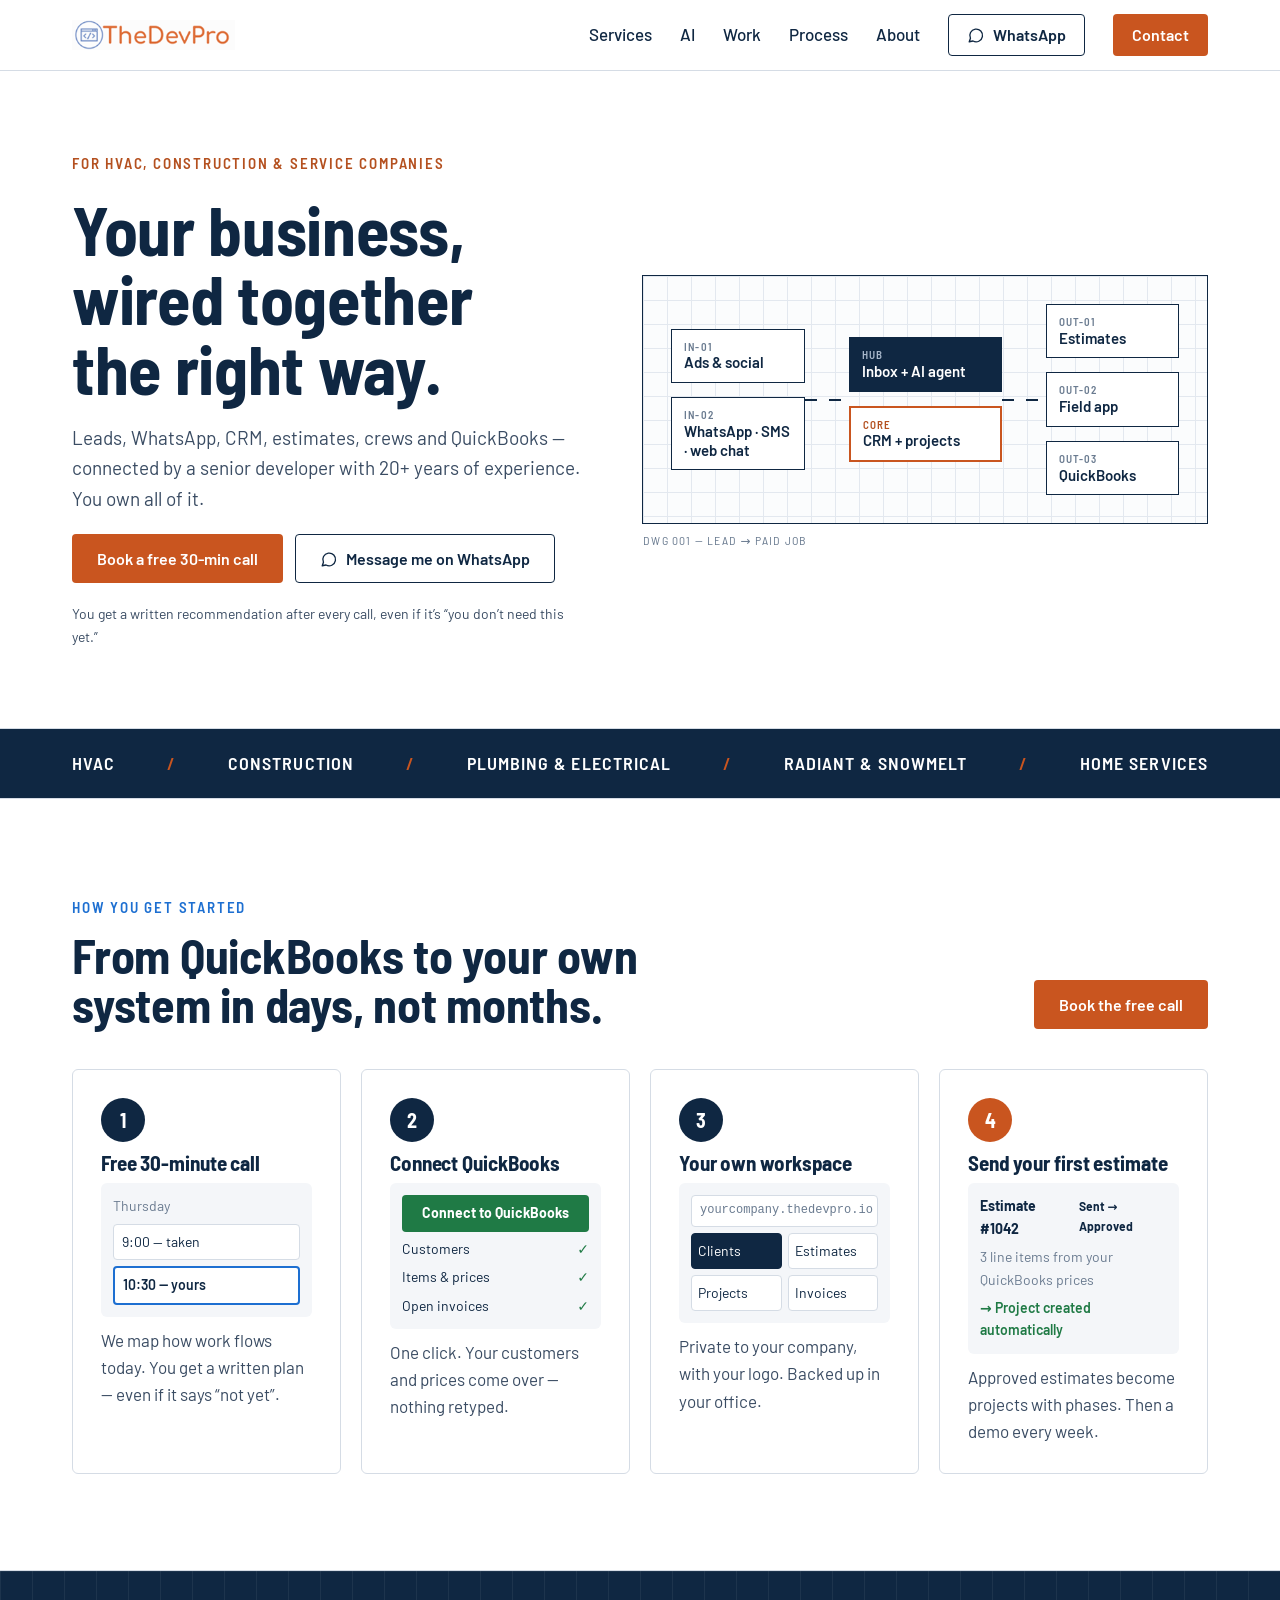
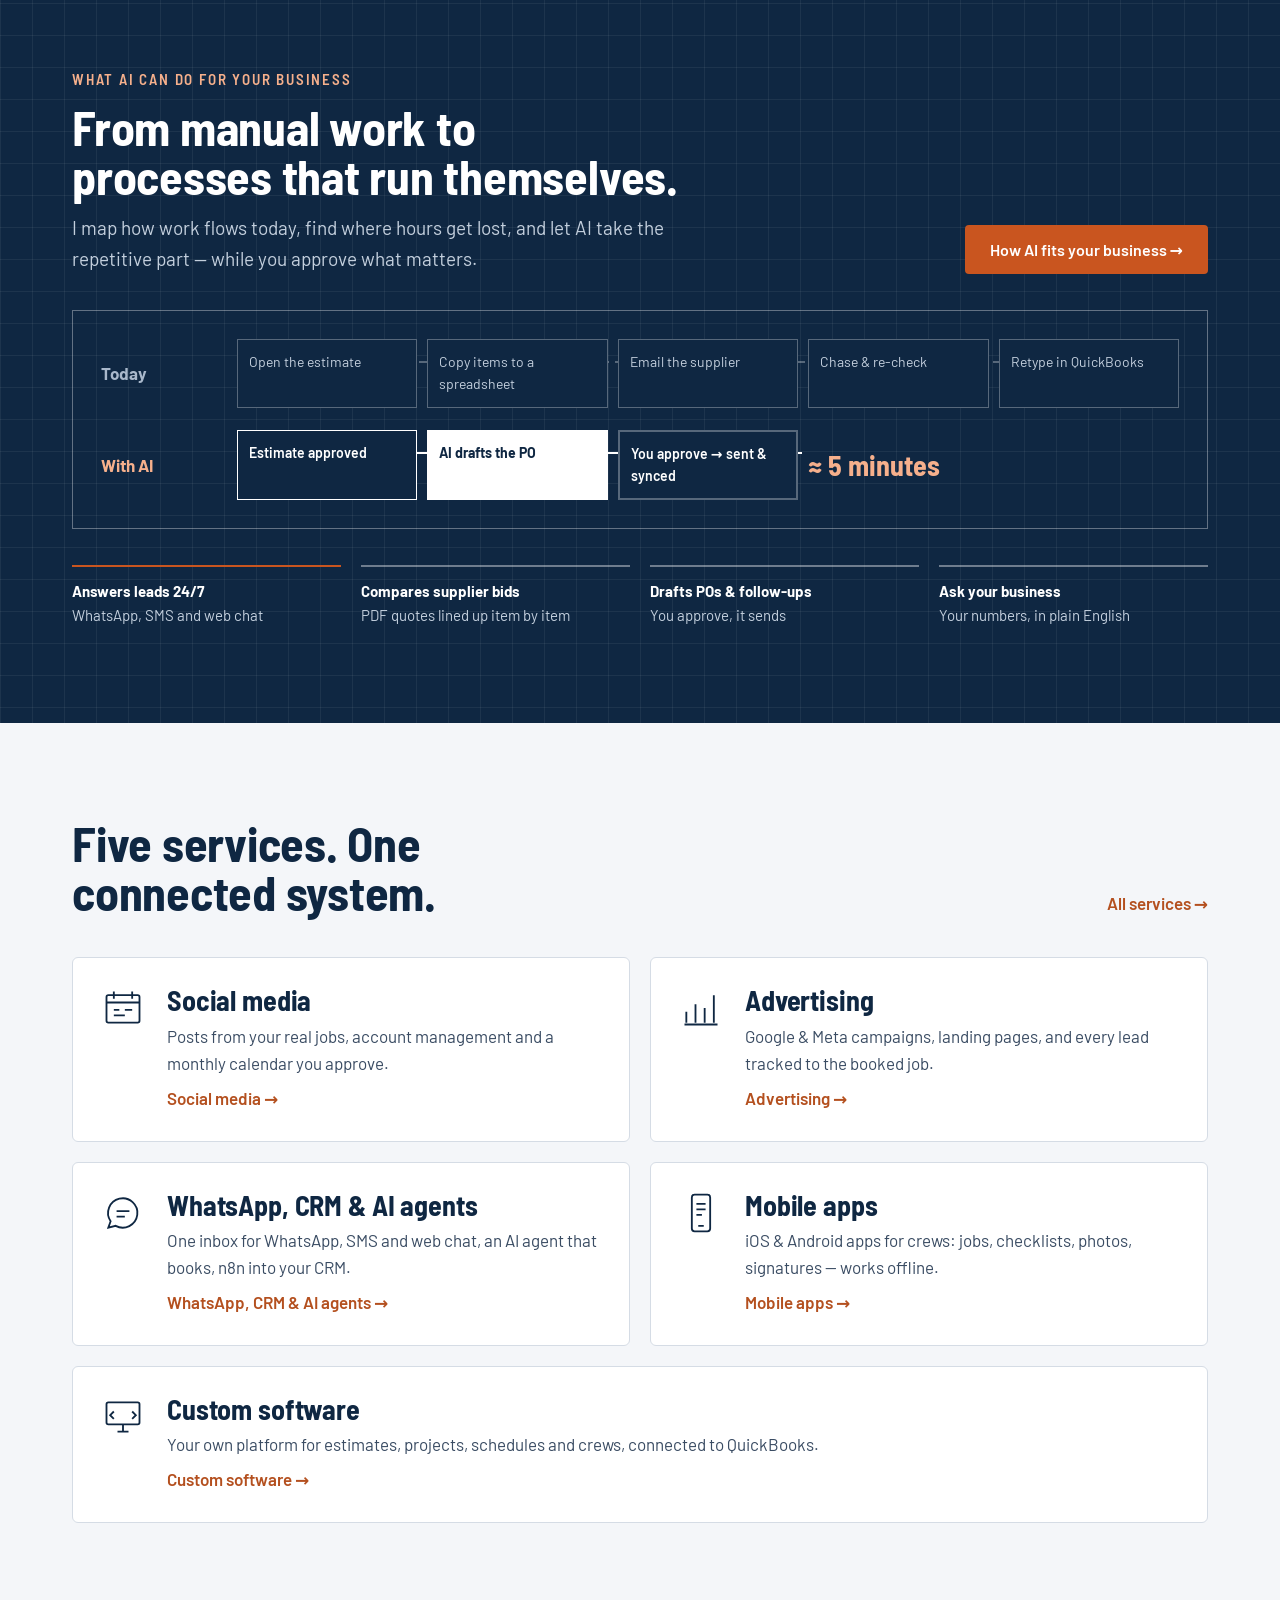
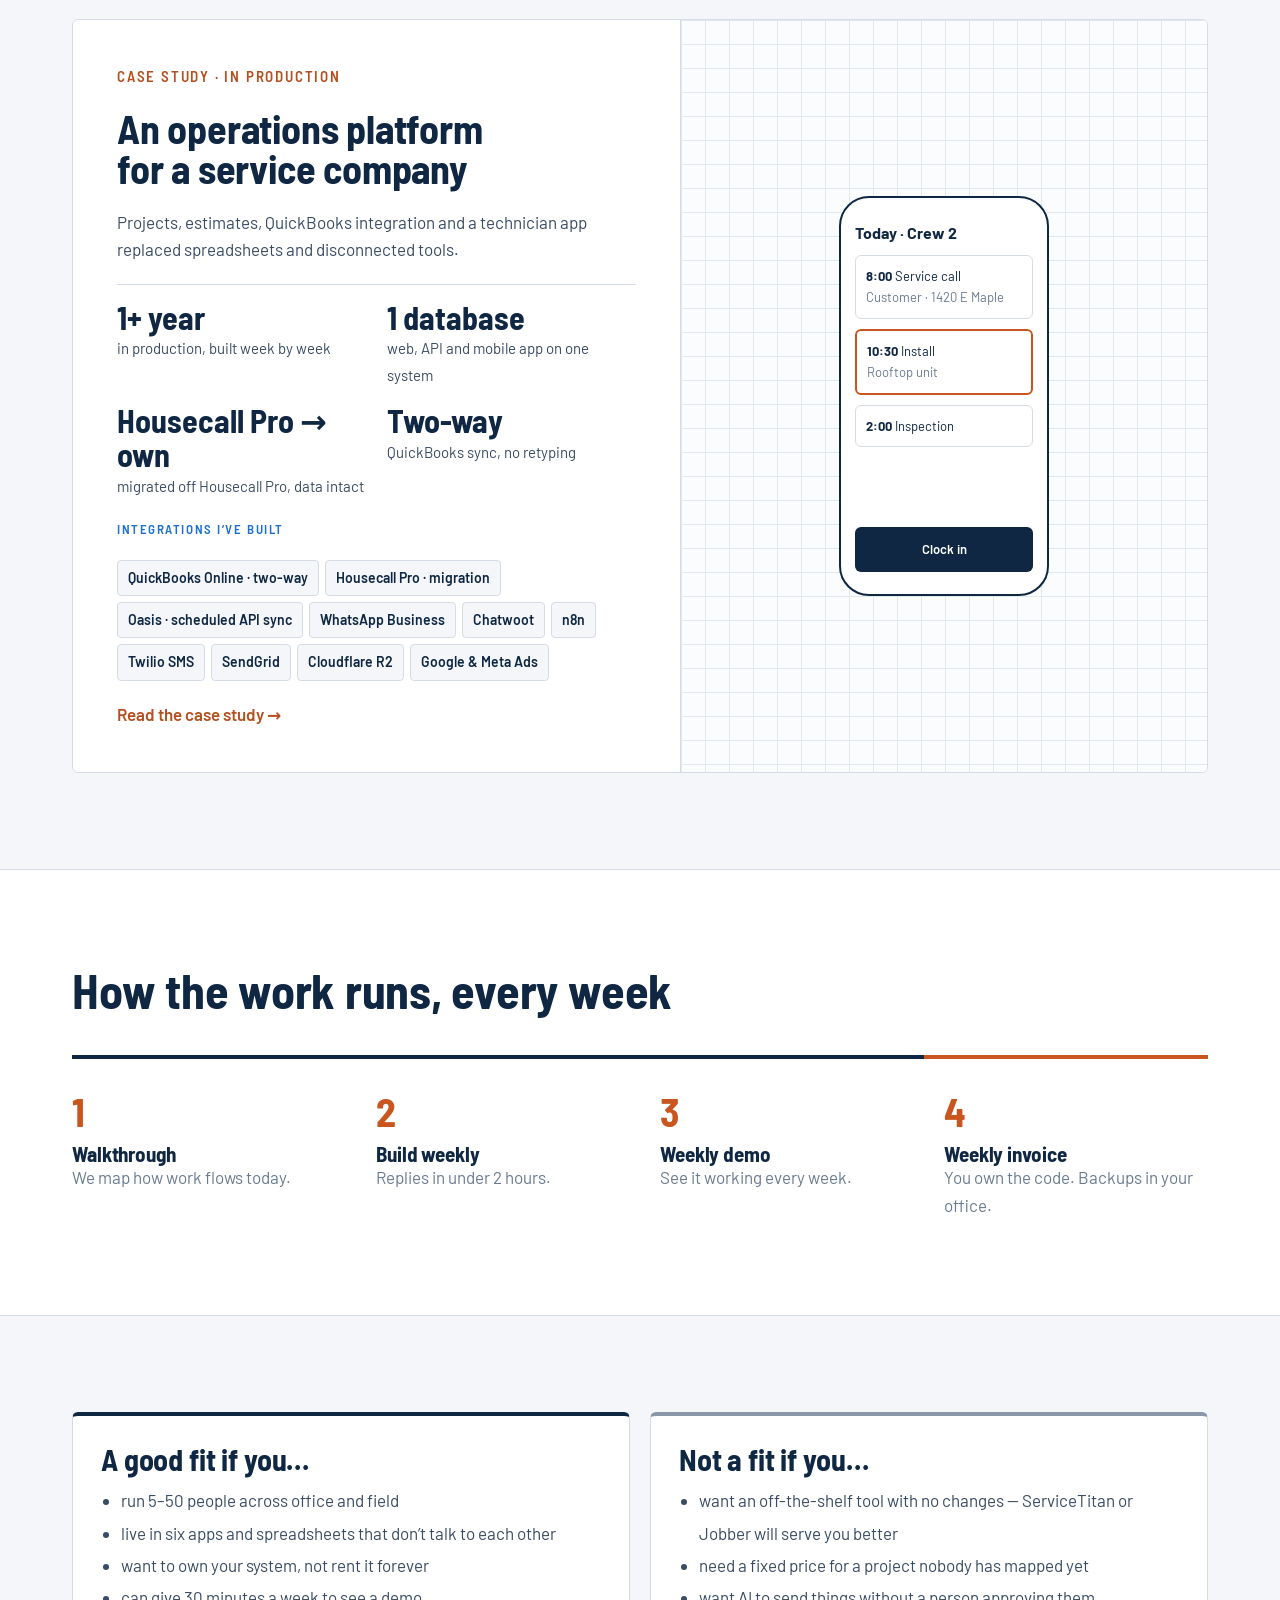
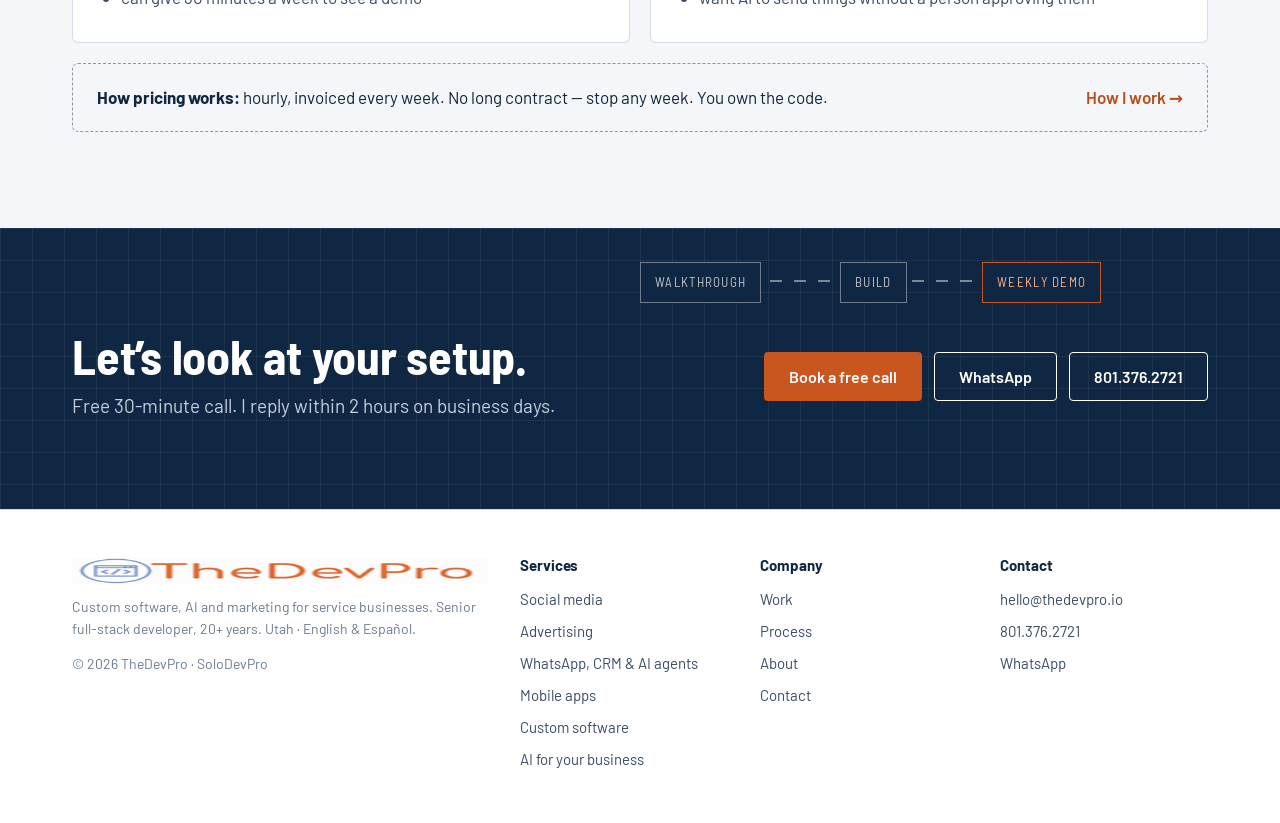
==== index.html @ 0899c100 "Add TheDevPro website v1 (static, design B) Home, AI, services (5), work, process, about, contact, 4" ====
<!doctype html>
<html lang="en" class="no-js">
<head>
<meta charset="utf-8">
<meta name="viewport" content="width=device-width, initial-scale=1">
<title>TheDevPro — Custom software, AI & marketing for service businesses</title>
<meta name="description" content="Leads, WhatsApp, CRM, estimates, crews and QuickBooks connected into one system you own. Senior developer, 20+ years, Utah.">
<meta name="robots" content="index, follow">
<link rel="canonical" href="https://thedevpro.io/">
<meta property="og:type" content="website">
<meta property="og:site_name" content="TheDevPro">
<meta property="og:title" content="TheDevPro — Custom software, AI & marketing for service businesses">
<meta property="og:description" content="Leads, WhatsApp, CRM, estimates, crews and QuickBooks connected into one system you own. Senior developer, 20+ years, Utah.">
<meta property="og:url" content="https://thedevpro.io/">
<meta property="og:image" content="https://thedevpro.io/assets/img/og-image.png">
<meta property="og:image:width" content="1200">
<meta property="og:image:height" content="630">
<meta name="twitter:card" content="summary_large_image">
<meta name="theme-color" content="#0F2742">
<link rel="icon" href="/favicon.png" type="image/png">
<link rel="preconnect" href="https://fonts.googleapis.com">
<link rel="preconnect" href="https://fonts.gstatic.com" crossorigin>
<link href="https://fonts.googleapis.com/css2?family=Barlow:wght@400;500;600;700&family=Barlow+Semi+Condensed:wght@600;700&display=swap" rel="stylesheet">
<link rel="stylesheet" href="/assets/css/site.css">
<script src="/assets/js/site.js" defer></script>
</head>
<body>
<a class="skip" href="#main">Skip to content</a>
<header class="site-header">
<div class="wrap">
<a class="logo" href="/" aria-label="TheDevPro home"><img src="/assets/img/logo.png" alt="TheDevPro" width="163" height="30"></a>
<button class="nav-toggle" type="button" aria-controls="site-nav" aria-expanded="false" aria-label="Open menu"><svg width="20" height="20" viewBox="0 0 24 24" fill="none" stroke="currentColor" stroke-width="2" stroke-linecap="round" aria-hidden="true"><path d="M4 7h16M4 12h16M4 17h16"/></svg></button>
<nav class="nav" id="site-nav" aria-label="Main">
<div class="dropdown"><a href="/services/">Services</a><div class="dropdown-menu"><a href="/services/social-media/">Social media</a><a href="/services/advertising/">Advertising</a><a href="/services/whatsapp-crm-ai-agents/">WhatsApp, CRM & AI agents</a><a href="/services/mobile-apps/">Mobile apps</a><a href="/services/custom-software/">Custom software</a></div></div>
<a href="/ai/">AI</a>
<a href="/work/">Work</a>
<a href="/process/">Process</a>
<a href="/about/">About</a>
<a class="btn btn-outline" href="https://wa.me/18013762721?text=Hi%20Daniel%2C%20I%27d%20like%20to%20talk%20about%20my%20business." rel="noopener"><svg width="18" height="18" viewBox="0 0 24 24" fill="none" stroke="currentColor" stroke-width="1.8" stroke-linecap="round" stroke-linejoin="round" aria-hidden="true"><path d="M3 21l1.6-4.6A8.5 8.5 0 1 1 8 20z"/></svg> WhatsApp</a>
<a class="btn btn-primary" href="/contact/">Contact</a>
</nav>
</div>
</header>
<main id="main">
<section class="hero">
<div class="wrap">
<div class="stack">
<span class="eyebrow">For HVAC, construction &amp; service companies</span>
<h1>Your business, wired together the right way.</h1>
<p class="lede">Leads, WhatsApp, CRM, estimates, crews and QuickBooks — connected by a senior developer with 20+ years of experience. You own all of it.</p>
<div class="row"><a class="btn btn-primary" href="/contact/">Book a free 30-min call</a><a class="btn btn-outline" href="https://wa.me/18013762721?text=Hi%20Daniel%2C%20I%27d%20like%20to%20talk%20about%20my%20business." rel="noopener"><svg width="18" height="18" viewBox="0 0 24 24" fill="none" stroke="currentColor" stroke-width="1.8" stroke-linecap="round" stroke-linejoin="round" aria-hidden="true"><path d="M3 21l1.6-4.6A8.5 8.5 0 1 1 8 20z"/></svg> Message me on WhatsApp</a></div>
<p class="hero-note">You get a written recommendation after every call, even if it’s “you don’t need this yet.”</p>
</div>
<figure class="dwg paper-grid reveal" role="img" aria-label="Diagram: ads and WhatsApp flow into a shared inbox with an AI agent, then into the CRM and projects, which feed estimates, the field app and QuickBooks">
<div class="dwg-cols">
<div class="dwg-col"><div class="node"><small>IN-01</small>Ads &amp; social</div><div class="node"><small>IN-02</small>WhatsApp · SMS · web chat</div></div>
<div class="wire-h"></div>
<div class="dwg-col"><div class="node hub"><small>HUB</small>Inbox + AI agent</div><div class="node core"><small>CORE</small>CRM + projects</div></div>
<div class="wire-h"></div>
<div class="dwg-col"><div class="node"><small>OUT-01</small>Estimates</div><div class="node"><small>OUT-02</small>Field app</div><div class="node"><small>OUT-03</small>QuickBooks</div></div>
</div>
<figcaption class="dwg-tag">DWG 001 — LEAD → PAID JOB</figcaption>
</figure>
</div>
</section>

<div class="band" aria-label="Industries"><div class="wrap"><span>HVAC</span><i>/</i><span>Construction</span><i>/</i><span>Plumbing &amp; electrical</span><i>/</i><span>Radiant &amp; snowmelt</span><i>/</i><span>Home services</span></div></div>

<section class="sec sec-white" aria-labelledby="start-h">
<div class="wrap">
<div class="sec-head"><div><span class="eyebrow blue">How you get started</span><h2 id="start-h">From QuickBooks to your own system in days, not months.</h2></div><a class="btn btn-primary" href="/contact/">Book the free call</a></div>
<ol class="grid g4 lit" style="list-style:none;margin:0;padding:0">
<li class="card"><span class="num">1</span><h3 style="font-size:21px">Free 30-minute call</h3>
<div class="step-mini"><span class="muted">Thursday</span><span class="slot">9:00 — taken</span><span class="slot pick">10:30 — yours</span></div>
<p>We map how work flows today. You get a written plan — even if it says “not yet”.</p></li>
<li class="card"><span class="num">2</span><h3 style="font-size:21px">Connect QuickBooks</h3>
<div class="step-mini"><span class="qb-btn">Connect to QuickBooks</span><span>Customers <b class="ck" style="animation-delay:2.8s">✓</b></span><span>Items &amp; prices <b class="ck" style="animation-delay:3.4s">✓</b></span><span>Open invoices <b class="ck" style="animation-delay:4s">✓</b></span></div>
<p>One click. Your customers and prices come over — nothing retyped.</p></li>
<li class="card"><span class="num">3</span><h3 style="font-size:21px">Your own workspace</h3>
<div class="step-mini"><span class="url">yourcompany.thedevpro.io</span><div class="tiles"><span>Clients</span><span>Estimates</span><span>Projects</span><span>Invoices</span></div></div>
<p>Private to your company, with your logo. Backed up in your office.</p></li>
<li class="card"><span class="num hot">4</span><h3 style="font-size:21px">Send your first estimate</h3>
<div class="step-mini"><span style="display:flex;justify-content:space-between;gap:8px"><b>Estimate #1042</b><span class="status">Sent → Approved</span></span><span class="muted">3 line items from your QuickBooks prices</span><span style="color:var(--done);font-weight:600">→ Project created automatically</span></div>
<p>Approved estimates become projects with phases. Then a demo every week.</p></li>
</ol>
</div>
</section>


<section class="sec-dark" aria-labelledby="ai-h">
<div class="wrap"><div class="sec" style="display:flex;flex-direction:column;gap:36px">
<div class="sec-head" style="margin:0"><div><span class="eyebrow">What AI can do for your business</span><h2 id="ai-h">From manual work to processes that run themselves.</h2><p class="lede">I map how work flows today, find where hours get lost, and let AI take the repetitive part — while you approve what matters.</p></div><a class="btn btn-primary" href="/ai/">How AI fits your business →</a></div>
<div class="reveal" style="border:1.5px solid rgba(255,255,255,.35);padding:28px"><div class="ba" role="img" aria-label="Purchase order example: five manual steps today versus three steps with AI in about five minutes">
<span class="ba-label">Today</span>
<div class="ba-track"><div class="ba-line manual"><span class="dot slow"></span></div>
<div class="ba-steps"><span>Open the estimate</span><span>Copy items to a spreadsheet</span><span>Email the supplier</span><span>Chase &amp; re-check</span><span>Retype in QuickBooks</span></div></div>
<span class="ba-label ai">With AI</span>
<div class="ba-track"><div class="ba-line auto"><span class="dot fast"></span></div>
<div class="ba-steps"><span class="s-strong">Estimate approved</span><span class="s-ai">AI drafts the PO</span><span class="s-ok">You approve → sent &amp; synced</span><span class="ba-result">≈ 5 minutes</span></div></div>
</div></div>
<div class="grid g4" style="font-size:15px">
<div style="border-top:2px solid var(--action);padding-top:12px"><b>Answers leads 24/7</b><p>WhatsApp, SMS and web chat</p></div>
<div style="border-top:2px solid rgba(255,255,255,.4);padding-top:12px"><b>Compares supplier bids</b><p>PDF quotes lined up item by item</p></div>
<div style="border-top:2px solid rgba(255,255,255,.4);padding-top:12px"><b>Drafts POs &amp; follow-ups</b><p>You approve, it sends</p></div>
<div style="border-top:2px solid rgba(255,255,255,.4);padding-top:12px"><b>Ask your business</b><p>Your numbers, in plain English</p></div>
</div>
</div></div>
</section>

<section class="sec" aria-labelledby="svc-h">
<div class="wrap">
<div class="sec-head"><div><h2 id="svc-h">Five services. One connected system.</h2></div><a class="link" href="/services/">All services →</a></div>
<div class="grid g2">
<a class="card card-link card-row reveal" href="/services/social-media/"><svg class="icon" viewBox="0 0 48 48" fill="none" stroke="#0F2742" stroke-width="2" aria-hidden="true"><rect x="6" y="10" width="36" height="30" rx="2"/><path d="M6 18h36M14 6v8M34 6v8M14 26h6M26 26h8M14 32h12"/></svg><div class="stack" style="gap:8px"><h3>Social media</h3><p>Posts from your real jobs, account management and a monthly calendar you approve.</p><span class="link">Social media →</span></div></a>
<a class="card card-link card-row reveal" href="/services/advertising/"><svg class="icon" viewBox="0 0 48 48" fill="none" stroke="#0F2742" stroke-width="2" aria-hidden="true"><path d="M8 40V28M18 40V20M28 40V24M38 40V10M6 42h36"/></svg><div class="stack" style="gap:8px"><h3>Advertising</h3><p>Google &amp; Meta campaigns, landing pages, and every lead tracked to the booked job.</p><span class="link">Advertising →</span></div></a>
<a class="card card-link card-row reveal" href="/services/whatsapp-crm-ai-agents/"><svg class="icon" viewBox="0 0 48 48" fill="none" stroke="#0F2742" stroke-width="2" aria-hidden="true"><path d="M8 40l2.5-7A16 16 0 1 1 16 38z"/><path d="M17 22h14M17 28h9"/></svg><div class="stack" style="gap:8px"><h3>WhatsApp, CRM & AI agents</h3><p>One inbox for WhatsApp, SMS and web chat, an AI agent that books, n8n into your CRM.</p><span class="link">WhatsApp, CRM & AI agents →</span></div></a>
<a class="card card-link card-row reveal" href="/services/mobile-apps/"><svg class="icon" viewBox="0 0 48 48" fill="none" stroke="#0F2742" stroke-width="2" aria-hidden="true"><rect x="14" y="4" width="20" height="40" rx="3"/><path d="M21 38h6M19 14h10M19 20h10M19 26h6"/></svg><div class="stack" style="gap:8px"><h3>Mobile apps</h3><p>iOS &amp; Android apps for crews: jobs, checklists, photos, signatures — works offline.</p><span class="link">Mobile apps →</span></div></a>
<a class="card card-link card-row reveal span-all" href="/services/custom-software/"><svg class="icon" viewBox="0 0 48 48" fill="none" stroke="#0F2742" stroke-width="2" aria-hidden="true"><rect x="6" y="8" width="36" height="24" rx="2"/><path d="M18 40h12M24 32v8M14 18l-4 4 4 4M34 18l4 4-4 4"/></svg><div class="stack" style="gap:8px"><h3>Custom software</h3><p>Your own platform for estimates, projects, schedules and crews, connected to QuickBooks.</p><span class="link">Custom software →</span></div></a>
</div>
</div>
</section>

<section class="sec" style="padding-top:0" aria-labelledby="case-h">
<div class="wrap">
<div class="card reveal" style="padding:0;flex-direction:row;flex-wrap:wrap;overflow:hidden;gap:0">
<div class="stack" style="flex:1 1 440px;min-width:0;padding:44px">
<span class="eyebrow">Case study · in production</span>
<h2 id="case-h" style="font-size:40px">An operations platform for a service company</h2>
<p>Projects, estimates, QuickBooks integration and a technician app replaced spreadsheets and disconnected tools.</p>
<div class="grid g2" style="border-top:1px solid var(--line);padding-top:16px;gap:16px 20px">
<div class="stat"><b>1+ year</b><span>in production, built week by week</span></div>
<div class="stat"><b>1 database</b><span>web, API and mobile app on one system</span></div>
<div class="stat"><b>Housecall Pro → own</b><span>migrated off Housecall Pro, data intact</span></div>
<div class="stat"><b>Two-way</b><span>QuickBooks sync, no retyping</span></div>
</div>
<span class="eyebrow blue" style="font-size:13px">Integrations I’ve built</span>
<div class="chips"><span class="chip">QuickBooks Online · two-way</span><span class="chip">Housecall Pro · migration</span><span class="chip">Oasis · scheduled API sync</span><span class="chip">WhatsApp Business</span><span class="chip">Chatwoot</span><span class="chip">n8n</span><span class="chip">Twilio SMS</span><span class="chip">SendGrid</span><span class="chip">Cloudflare R2</span><span class="chip">Google &amp; Meta Ads</span></div>
<a class="link" href="/work/">Read the case study →</a>
</div>
<div class="paper-grid" aria-hidden="true" style="flex:1 1 360px;min-width:0;display:flex;align-items:center;justify-content:center;padding:32px;border-left:1px solid var(--line)">
<div class="phone"><b style="font-size:16px">Today · Crew 2</b><div class="job"><b>8:00</b> Service call<br><span class="muted">Customer · 1420 E Maple</span></div><div class="job now"><b>10:30</b> Install<br><span class="muted">Rooftop unit</span></div><div class="job"><b>2:00</b> Inspection</div><div class="go">Clock in</div></div>
</div>
</div>
</div>
</section>

<section class="sec-white sec" aria-labelledby="how-h">
<div class="wrap">
<h2 id="how-h" style="margin-bottom:40px">How the work runs, every week</h2>
<div class="grid g4" style="gap:0">
<div style="border-top:4px solid var(--ink);padding:20px 20px 0 0"><b style="font-family:var(--display);font-size:40px;color:var(--action)">1</b><h3 style="font-size:21px">Walkthrough</h3><p class="muted">We map how work flows today.</p></div>
<div style="border-top:4px solid var(--ink);padding:20px 20px 0"><b style="font-family:var(--display);font-size:40px;color:var(--action)">2</b><h3 style="font-size:21px">Build weekly</h3><p class="muted">Replies in under 2 hours.</p></div>
<div style="border-top:4px solid var(--ink);padding:20px 20px 0"><b style="font-family:var(--display);font-size:40px;color:var(--action)">3</b><h3 style="font-size:21px">Weekly demo</h3><p class="muted">See it working every week.</p></div>
<div style="border-top:4px solid var(--action);padding:20px 0 0 20px"><b style="font-family:var(--display);font-size:40px;color:var(--action)">4</b><h3 style="font-size:21px">Weekly invoice</h3><p class="muted">You own the code. Backups in your office.</p></div>
</div>
</div>
</section>

<section class="sec" aria-label="Who this is for">
<div class="wrap grid g2">
<div class="card" style="border-top:4px solid var(--ink)"><h2 style="font-size:30px">A good fit if you…</h2>
<ul class="clean"><li>run 5–50 people across office and field</li><li>live in six apps and spreadsheets that don’t talk to each other</li><li>want to own your system, not rent it forever</li><li>can give 30 minutes a week to see a demo</li></ul></div>
<div class="card" style="border-top:4px solid #8A97A8"><h2 style="font-size:30px">Not a fit if you…</h2>
<ul class="clean"><li>want an off-the-shelf tool with no changes — ServiceTitan or Jobber will serve you better</li><li>need a fixed price for a project nobody has mapped yet</li><li>want AI to send things without a person approving them</li></ul></div>
<div class="span-all" style="display:flex;justify-content:space-between;gap:16px;flex-wrap:wrap;align-items:center;border:1.5px dashed #8A97A8;border-radius:6px;padding:20px 24px">
<span><b>How pricing works:</b> hourly, invoiced every week. No long contract — stop any week. You own the code.</span><a class="link" href="/process/">How I work →</a></div>
</div>
</section>

<section class="sec-dark">
<div class="bp" aria-hidden="true">
<div class="bn" style="left:50%;top:34px">WALKTHROUGH</div>
<div class="wire-h" style="left:calc(50% + 130px);width:70px;top:52px"></div>
<div class="bn" style="left:calc(50% + 200px);top:34px">BUILD</div>
<div class="wire-h" style="left:calc(50% + 272px);width:70px;top:52px"></div>
<div class="bn hot" style="left:calc(50% + 342px);top:34px">WEEKLY DEMO</div>
</div>
<div class="wrap" style="padding-top:104px;padding-bottom:88px;display:flex;justify-content:space-between;align-items:center;gap:32px;flex-wrap:wrap">
<div class="stack" style="gap:10px"><h2>Let’s look at your setup.</h2><p class="lede">Free 30-minute call. I reply within 2 hours on business days.</p></div>
<div class="row"><a class="btn btn-primary" href="/contact/">Book a free call</a><a class="btn btn-light" href="https://wa.me/18013762721?text=Hi%20Daniel%2C%20I%27d%20like%20to%20talk%20about%20my%20business." rel="noopener">WhatsApp</a><a class="btn btn-light" href="tel:+18013762721">801.376.2721</a></div>
</div>
</section>
</main>
<footer class="site-footer">
<div class="wrap">
<div class="stack" style="gap:12px">
<img src="/assets/img/logo.png" alt="TheDevPro" width="141" height="26" style="height:26px;width:auto">
<p class="muted small">Custom software, AI and marketing for service businesses. Senior full-stack developer, 20+ years. Utah · English &amp; Español.</p>
<p class="small muted">© 2026 TheDevPro · SoloDevPro</p>
</div>
<div><h2>Services</h2><a href="/services/social-media/">Social media</a><a href="/services/advertising/">Advertising</a><a href="/services/whatsapp-crm-ai-agents/">WhatsApp, CRM & AI agents</a><a href="/services/mobile-apps/">Mobile apps</a><a href="/services/custom-software/">Custom software</a><a href="/ai/">AI for your business</a></div>
<div><h2>Company</h2><a href="/work/">Work</a><a href="/process/">Process</a><a href="/about/">About</a><a href="/contact/">Contact</a></div>
<div><h2>Contact</h2><a href="mailto:hello@thedevpro.io?subject=New%20project&cc=dkalasic%40gmail.com">hello@thedevpro.io</a><a href="tel:+18013762721">801.376.2721</a><a href="https://wa.me/18013762721?text=Hi%20Daniel%2C%20I%27d%20like%20to%20talk%20about%20my%20business." rel="noopener">WhatsApp</a></div>
</div>
</footer>
<nav class="qbar" aria-label="Quick contact"><a href="https://wa.me/18013762721?text=Hi%20Daniel%2C%20I%27d%20like%20to%20talk%20about%20my%20business." rel="noopener">WhatsApp</a><a href="tel:+18013762721">Call</a><a href="mailto:hello@thedevpro.io?subject=New%20project&cc=dkalasic%40gmail.com">Email</a></nav>
</body>
</html>
---- assets/css/site.css ----
/* TheDevPro — design B "Blueprint"
   Ink navy base, one action color (logo orange), info blue, done green,
   condensed headlines, blueprint-grid dark sections. */
:root{
  --ink:#0F2742; --ink-2:#3A4C63; --muted:#6A7B90; --line:#D5DCE5; --line-2:#C9D3DF;
  --surface:#F4F6F9; --paper:#fff; --action:#C9551F; --action-hover:#B04717; --action-text:#B4501F;
  --info:#1D6FD1; --done:#1F7A45; --on-dark:#C3CFDD; --on-dark-2:#A9B8CB; --warm:#F6B08C;
  --display:"Barlow Semi Condensed","Arial Narrow",system-ui,sans-serif;
  --body:"Barlow",system-ui,-apple-system,"Segoe UI",sans-serif;
  --mono:ui-monospace,"SF Mono",Menlo,monospace;
  --wrap:1200px;
}
*{box-sizing:border-box}
html{scroll-behavior:smooth}
body{margin:0;background:var(--surface);color:var(--ink);font-family:var(--body);font-size:17px;line-height:1.6;-webkit-font-smoothing:antialiased}
img{max-width:100%;display:block}
a{color:var(--ink)}
a:hover{color:var(--action-text)}
:focus-visible{outline:3px solid var(--info);outline-offset:2px}
h1,h2,h3{font-family:var(--display);font-weight:700;line-height:1.02;margin:0;letter-spacing:-.005em;text-wrap:balance}
h1{font-size:clamp(40px,5.6vw,68px)}
h2{font-size:clamp(30px,3.8vw,48px)}
h3{font-size:clamp(22px,2.2vw,28px)}
p{margin:0}
.wrap{max-width:var(--wrap);margin:0 auto;padding:0 32px}
.eyebrow{font-family:var(--display);font-weight:600;font-size:15px;letter-spacing:.12em;text-transform:uppercase;color:var(--action-text)}
.eyebrow.blue{color:var(--info)}
.lede{font-size:19px;color:var(--ink-2);max-width:620px}
.stack{display:flex;flex-direction:column;gap:20px}
.row{display:flex;flex-wrap:wrap;gap:12px;align-items:center}
.muted{color:var(--muted)}
.small{font-size:14px}
.skip{position:absolute;left:-999px;top:8px;background:#fff;padding:8px 12px;z-index:50}
.skip:focus{left:8px}

/* buttons */
.btn{display:inline-flex;align-items:center;justify-content:center;gap:8px;min-height:48px;padding:14px 24px;border-radius:4px;font-weight:600;text-decoration:none;border:1.5px solid transparent;font-size:16px;line-height:1.2;cursor:pointer;font-family:var(--body)}
.btn-primary{background:var(--action);color:#fff}
.btn-primary:hover{background:var(--action-hover);color:#fff}
.btn-outline{border-color:var(--ink);color:var(--ink);background:#fff}
.btn-outline:hover{background:var(--ink);color:#fff}
.btn-light{border-color:#fff;color:#fff;background:transparent}
.btn-light:hover{background:#fff;color:var(--ink)}
.link{font-weight:600;color:var(--action-text);text-decoration:none}
.link:hover{text-decoration:underline}

/* header */
.site-header{position:sticky;top:0;z-index:20;background:#fff;border-bottom:1px solid var(--line)}
.site-header .wrap{display:flex;align-items:center;justify-content:space-between;gap:24px;padding-top:14px;padding-bottom:14px}
.logo img{height:30px;width:auto}
.nav{display:flex;align-items:center;gap:28px;font-weight:500}
.nav a{text-decoration:none}
.nav a[aria-current="page"]{color:var(--action-text)}
.nav .btn{min-height:42px;padding:9px 18px}
.nav-toggle{display:none;width:44px;height:44px;border:0;border-radius:4px;background:var(--ink);color:#fff;align-items:center;justify-content:center;cursor:pointer}
.dropdown{position:relative}
.dropdown-menu{position:absolute;top:calc(100% + 14px);left:-16px;min-width:280px;background:#fff;border:1px solid var(--line);border-radius:6px;box-shadow:0 12px 30px rgba(15,39,66,.12);padding:8px;display:none}
.dropdown:hover .dropdown-menu,.dropdown:focus-within .dropdown-menu{display:block}
.dropdown-menu a{display:block;padding:10px 12px;border-radius:4px}
.dropdown-menu a:hover{background:var(--surface)}
@media (max-width:980px){
  .nav-toggle{display:inline-flex}
  .nav{display:none;position:absolute;left:0;right:0;top:100%;background:#fff;border-bottom:1px solid var(--line);flex-direction:column;align-items:stretch;gap:0;padding:8px 24px 20px}
  .nav.open{display:flex}
  .nav>a,.dropdown>a{padding:12px 0;border-bottom:1px solid var(--surface)}
  .dropdown-menu{position:static;display:block;border:0;box-shadow:none;padding:0 0 0 12px;min-width:0}
  .nav .btn{margin-top:12px}
}

/* sections */
.sec{padding:96px 0}
.sec-white{background:#fff;border-top:1px solid var(--line);border-bottom:1px solid var(--line)}
.sec-dark{position:relative;overflow:hidden;background-color:var(--ink);color:#fff;
  background-image:linear-gradient(rgba(255,255,255,.06) 1px,transparent 1px),linear-gradient(90deg,rgba(255,255,255,.06) 1px,transparent 1px);background-size:32px 32px}
.sec-dark .lede,.sec-dark p{color:var(--on-dark)}
.sec-dark .eyebrow{color:var(--warm)}
.sec-dark a:not(.btn){color:#fff}
.sec-head{display:flex;justify-content:space-between;align-items:flex-end;gap:24px;flex-wrap:wrap;margin-bottom:40px}
.sec-head>div{max-width:680px;display:flex;flex-direction:column;gap:12px}
.band{background:var(--ink);color:#fff;font-family:var(--display);font-weight:600;font-size:18px;letter-spacing:.06em;text-transform:uppercase}
.band .wrap{display:flex;justify-content:space-between;flex-wrap:wrap;gap:12px 24px;padding-top:20px;padding-bottom:20px}
.band i{font-style:normal;color:var(--action)}

/* grids & cards */
.grid{display:grid;gap:20px}
.g2{grid-template-columns:repeat(2,minmax(0,1fr))}
.g3{grid-template-columns:repeat(3,minmax(0,1fr))}
.g4{grid-template-columns:repeat(4,minmax(0,1fr))}
.g5{grid-template-columns:repeat(5,minmax(0,1fr))}
@media (max-width:980px){.g3,.g4,.g5{grid-template-columns:repeat(2,minmax(0,1fr))}}
@media (max-width:640px){.g2,.g3,.g4,.g5{grid-template-columns:1fr}}
.card{background:#fff;border:1px solid var(--line);border-radius:6px;padding:28px;display:flex;flex-direction:column;gap:10px}
.card p{color:var(--ink-2)}
.card-link{text-decoration:none;transition:border-color .2s,transform .2s}
.card-link:hover{border-color:var(--ink);transform:translateY(-2px);color:var(--ink)}
.card .icon{width:44px;height:44px;flex:none}
.card-row{flex-direction:row;gap:22px}
.span-all{grid-column:1/-1}
.chips{display:flex;flex-wrap:wrap;gap:6px}
.chip{background:var(--surface);border:1px solid var(--line);border-radius:4px;padding:6px 10px;font-size:14px;font-weight:600}
ul.clean{margin:0;padding-left:20px;color:var(--ink-2);line-height:1.9}

/* flowing lines */
@keyframes flowh{to{background-position:24px 0}}
@keyframes flowv{to{background-position:0 24px}}
.wire-h{height:2px;background:repeating-linear-gradient(90deg,var(--ink) 0 12px,transparent 12px 24px);animation:flowh 1s linear infinite}
.wire-v{width:2px;background:repeating-linear-gradient(180deg,var(--ink) 0 12px,transparent 12px 24px);animation:flowv 1s linear infinite}
.sec-dark .wire-h{background:repeating-linear-gradient(90deg,rgba(255,255,255,.45) 0 12px,transparent 12px 24px)}
.sec-dark .wire-v{background:repeating-linear-gradient(180deg,rgba(255,255,255,.45) 0 12px,transparent 12px 24px)}
.paper-grid{background-color:#FBFCFD;background-image:linear-gradient(#E3E8EF 1px,transparent 1px),linear-gradient(90deg,#E3E8EF 1px,transparent 1px);background-size:24px 24px}

/* hero */
.hero{background:#fff;border-bottom:1px solid var(--line)}
.hero .wrap{display:grid;grid-template-columns:minmax(0,1fr) minmax(0,1.1fr);gap:56px;align-items:center;padding-top:80px;padding-bottom:80px}
@media (max-width:980px){.hero .wrap{grid-template-columns:1fr;padding-top:48px;padding-bottom:48px}}
.hero-note{font-size:14px;color:var(--ink-2)}

/* schematic (DWG) */
.dwg{position:relative;border:1.5px solid var(--ink);padding:28px;margin:0}
.dwg-cols{display:grid;grid-template-columns:1fr 44px 1.15fr 44px 1fr;align-items:center}
.dwg-col{display:flex;flex-direction:column;gap:14px}
.node{background:#fff;border:1.5px solid var(--ink);padding:10px 12px;font-weight:600;font-size:15px;line-height:1.25}
.node small{display:block;font-family:var(--display);font-size:11px;letter-spacing:.1em;color:var(--muted);font-weight:600}
.node.hub{background:var(--ink);color:#fff}
.node.hub small{color:var(--on-dark-2)}
.node.core{border:2px solid var(--action)}
.node.core small{color:var(--action-text)}
.dwg-tag{position:absolute;left:0;bottom:0;transform:translateY(100%);font-family:var(--display);font-size:12px;letter-spacing:.1em;color:var(--muted);padding-top:8px}
@media (max-width:640px){
  .dwg-cols{grid-template-columns:1fr;gap:0;justify-items:stretch}
  .dwg-cols .wire-h{width:2px;height:28px;justify-self:center;background:repeating-linear-gradient(180deg,var(--ink) 0 12px,transparent 12px 24px);animation:flowv 1s linear infinite}
}

/* blueprint background drawing on dark sections */
.bp{position:absolute;inset:0;pointer-events:none}
.bp .bn{position:absolute;border:1.5px solid rgba(255,255,255,.4);color:rgba(255,255,255,.72);background:var(--ink);font-family:var(--display);font-size:13px;letter-spacing:.1em;padding:9px 14px;white-space:nowrap}
.bp .bn.hot{border-color:var(--action);color:var(--warm)}
.bp .dm{position:absolute;width:52px;height:52px;border:1.5px solid var(--action);transform:rotate(45deg);background:var(--ink)}
.bp .dm-label{position:absolute;width:52px;text-align:center;font-family:var(--display);font-size:13px;color:var(--warm)}
.bp .wire-h,.bp .wire-v{position:absolute}
.bp .tag{position:absolute;right:24px;bottom:16px;font-family:var(--display);font-size:12px;letter-spacing:.1em;color:rgba(255,255,255,.45)}
.sec-dark .wrap{position:relative}
.dark-hero .wrap{padding-top:88px;padding-bottom:104px}
.dark-hero .copy{max-width:600px;display:flex;flex-direction:column;gap:22px}
@media (max-width:1100px){.bp{opacity:.35}}
@media (max-width:760px){.bp{display:none}.dark-hero .wrap{padding-top:48px;padding-bottom:56px}}

/* before / after */
.ba{display:grid;grid-template-columns:120px 1fr;gap:22px 16px;align-items:center}
.ba-track{position:relative}
.ba-line{position:absolute;left:0;right:0;top:22px;height:2px}
.ba-line.manual{background:repeating-linear-gradient(90deg,#B5C0CE 0 8px,transparent 8px 14px)}
.ba-line.auto{right:40%;background:var(--ink)}
.sec-dark .ba-line.manual{background:repeating-linear-gradient(90deg,rgba(255,255,255,.3) 0 8px,transparent 8px 14px)}
.sec-dark .ba-line.auto{background:#fff}
@keyframes travel{from{left:0}to{left:calc(100% - 10px)}}
.dot{position:absolute;top:-4px;width:10px;height:10px;border-radius:50%}
.dot.slow{background:#8A97A8;animation:travel 12s linear infinite}
.dot.fast{background:var(--action);animation:travel 2.4s linear infinite}
.ba-steps{position:relative;display:grid;grid-template-columns:repeat(5,minmax(0,1fr));gap:10px;font-size:14px}
.ba-steps span{padding:11px;border:1px solid var(--line-2);background:var(--surface)}
.sec-dark .ba-steps span{border-color:rgba(255,255,255,.3);background:var(--ink);color:var(--on-dark)}
.ba-steps .s-strong{border:1.5px solid var(--ink);background:#fff;font-weight:600}
.ba-steps .s-ai{background:var(--ink);color:#fff;font-weight:700;border-color:var(--ink)}
.ba-steps .s-ok{border:2px solid var(--action);background:#fff;font-weight:600}
.sec-dark .ba-steps .s-strong{border-color:#fff;color:#fff;background:var(--ink)}
.sec-dark .ba-steps .s-ai{background:#fff;color:var(--ink)}
.sec-dark .ba-steps .s-ok{background:var(--ink);color:#fff}
.ba-result{grid-column:span 2;align-self:center;font-family:var(--display);font-size:28px;font-weight:700;color:var(--action-text);border:0!important;background:none!important;padding:0!important}
.sec-dark .ba-result{color:var(--warm)!important}
.ba-label{font-weight:700;color:var(--muted)}
.ba-label.ai{color:var(--action-text)}
.sec-dark .ba-label{color:var(--on-dark-2)}.sec-dark .ba-label.ai{color:var(--warm)}
@media (max-width:760px){
  .ba{grid-template-columns:1fr}
  .ba-steps{grid-template-columns:1fr 1fr}
  .ba-line{display:none}
  .ba-result{grid-column:1/-1}
}

/* steps that light up in turn */
@keyframes lit{0%,100%{border-color:var(--line);box-shadow:none}5%{border-color:var(--action);box-shadow:0 0 0 3px rgba(201,85,31,.18)}22%{border-color:var(--line);box-shadow:none}}
.lit>*{animation:lit 10s linear infinite}
.lit>*:nth-child(2){animation-delay:2.5s}.lit>*:nth-child(3){animation-delay:5s}.lit>*:nth-child(4){animation-delay:7.5s}
.lit5>*{animation:lit 10s linear infinite}
.lit5>*:nth-child(2){animation-delay:2s}.lit5>*:nth-child(3){animation-delay:4s}.lit5>*:nth-child(4){animation-delay:6s}.lit5>*:nth-child(5){animation-delay:8s}
.num{width:44px;height:44px;border-radius:50%;background:var(--ink);color:#fff;display:flex;align-items:center;justify-content:center;font-family:var(--display);font-size:20px;font-weight:700;flex:none}
.num.hot{background:var(--action)}
.step-mini{background:var(--surface);border-radius:6px;padding:12px;font-size:14px;display:flex;flex-direction:column;gap:6px}
.step-mini .slot{border:1px solid var(--line);background:#fff;border-radius:4px;padding:6px 8px}
.step-mini .slot.pick{border:2px solid var(--info);font-weight:600}
.qb-btn{background:var(--done);color:#fff;border-radius:4px;padding:7px 8px;text-align:center;font-weight:700}
@keyframes pop{0%,10%{opacity:0;transform:scale(.6)}16%,100%{opacity:1;transform:none}}
.ck{color:var(--done);font-weight:700;float:right;display:inline-block;animation:pop 10s ease-out infinite}
.url{background:#fff;border:1px solid var(--line);border-radius:4px;padding:5px 8px;color:var(--muted);font-family:var(--mono);font-size:12px}
.tiles{display:grid;grid-template-columns:1fr 1fr;gap:6px}
.tiles span{background:#fff;border:1px solid var(--line);border-radius:4px;padding:6px}
.tiles span:first-child{background:var(--ink);color:#fff;border-color:var(--ink)}
@keyframes chip{0%,30%{background:#EEF2F6;color:var(--ink-2)}34%,64%{background:#E7F0FB;color:var(--info)}68%,100%{background:#E6F4EC;color:var(--done)}}
.status{border-radius:4px;padding:2px 8px;font-weight:700;font-size:12px;animation:chip 6s linear infinite}

/* chat */
@keyframes appear{0%,8%{opacity:0;transform:translateY(6px)}14%,100%{opacity:1;transform:none}}
.chat{display:flex;flex-direction:column;gap:10px;font-size:15px;line-height:1.5}
.bubble{max-width:82%;border-radius:8px;padding:10px 12px;animation:appear 9s ease-out infinite}
.bubble.in{align-self:flex-start;background:#EEF2F6}
.bubble.out{align-self:flex-end;background:var(--ink);color:#fff}
.chat .bubble:nth-child(3){animation-delay:1.2s}.chat .bubble:nth-child(4){animation-delay:2.4s}.chat .bubble:nth-child(5){animation-delay:3.6s}
.chat-meta{font-family:var(--display);font-size:13px;letter-spacing:.1em;color:var(--muted)}

/* stats */
.stat b{display:block;font-family:var(--display);font-size:32px;line-height:1.05}
.stat span{color:var(--ink-2);font-size:15px}

/* phone mock */
.phone{width:210px;background:#fff;border:2px solid var(--ink);border-radius:30px;padding:22px 14px;display:flex;flex-direction:column;gap:10px;font-size:13px;min-height:400px}
.phone .job{border:1px solid var(--line);border-radius:6px;padding:10px}
.phone .job.now{border:2px solid var(--action)}
.phone .go{margin-top:auto;background:var(--ink);color:#fff;border-radius:6px;padding:12px;text-align:center;font-weight:600}

/* calculator */
.calc{display:grid;grid-template-columns:1.2fr 1fr;border:1.5px solid var(--ink);background:#fff}
.calc .in{padding:32px;display:flex;flex-direction:column;gap:22px}
.calc label{display:flex;flex-direction:column;gap:8px;font-weight:600}
.calc input[type=range]{accent-color:var(--action);width:100%;height:28px}
.calc .out{padding:32px;display:flex;flex-direction:column;justify-content:center;gap:18px}
.calc .big{font-family:var(--display);font-size:64px;font-weight:700;line-height:1;color:var(--warm)}
.calc .mid{font-family:var(--display);font-size:40px;font-weight:700;line-height:1}
@media (max-width:760px){.calc{grid-template-columns:1fr}.calc .big{font-size:48px}}

/* FAQ */
details{border-bottom:1px solid var(--line);padding:18px 0}
summary{font-weight:700;font-size:18px;cursor:pointer}
details p{margin-top:10px;color:var(--ink-2)}

/* forms */
.form{display:flex;flex-direction:column;gap:14px}
.form label{display:flex;flex-direction:column;gap:6px;font-weight:600;font-size:15px}
.form input,.form select,.form textarea{font:inherit;font-weight:400;padding:13px;border:1.5px solid var(--line-2);border-radius:4px;background:#fff;color:var(--ink)}
.form input:focus,.form select:focus,.form textarea:focus{border-color:var(--info);outline:none}

/* footer */
.site-footer{background:#fff;border-top:1px solid var(--line)}
.site-footer .wrap{display:grid;grid-template-columns:2fr 1fr 1fr 1fr;gap:32px;padding-top:48px;padding-bottom:48px;font-size:15px}
.site-footer h2{font-family:var(--body);font-size:15px;font-weight:700;margin-bottom:10px}
.site-footer a{display:block;text-decoration:none;color:var(--ink-2);padding:4px 0}
@media (max-width:760px){.site-footer .wrap{grid-template-columns:1fr 1fr}.site-footer .wrap>div:first-child{grid-column:1/-1}}

/* mobile quick-contact bar */
.qbar{display:none}
@media (max-width:760px){
  .band i{display:none}
  .band .wrap{justify-content:flex-start;gap:6px 18px;font-size:15px}
  .qbar{display:grid;grid-template-columns:repeat(3,1fr);position:fixed;left:0;right:0;bottom:0;z-index:30;height:60px;background:#fff;border-top:1px solid var(--line);box-shadow:0 -4px 14px rgba(15,39,66,.08);font-weight:700;font-size:15px}
  .qbar a{display:flex;align-items:center;justify-content:center;text-decoration:none}
  .qbar a:first-child{color:var(--done)}
  .qbar a:nth-child(2){border-left:1px solid var(--line);border-right:1px solid var(--line)}
  .qbar a:last-child{background:var(--action);color:#fff}
  body{padding-bottom:60px}
  .wrap{padding:0 18px}
  .sec{padding:56px 0}
}

/* scroll reveal */
.reveal{opacity:0;transform:translateY(18px);transition:opacity .7s ease,transform .7s ease}
.reveal.in{opacity:1;transform:none}
.no-js .reveal{opacity:1;transform:none}

@media (prefers-reduced-motion:reduce){
  *,*::before,*::after{animation:none!important;transition:none!important}
  .reveal{opacity:1;transform:none}
}
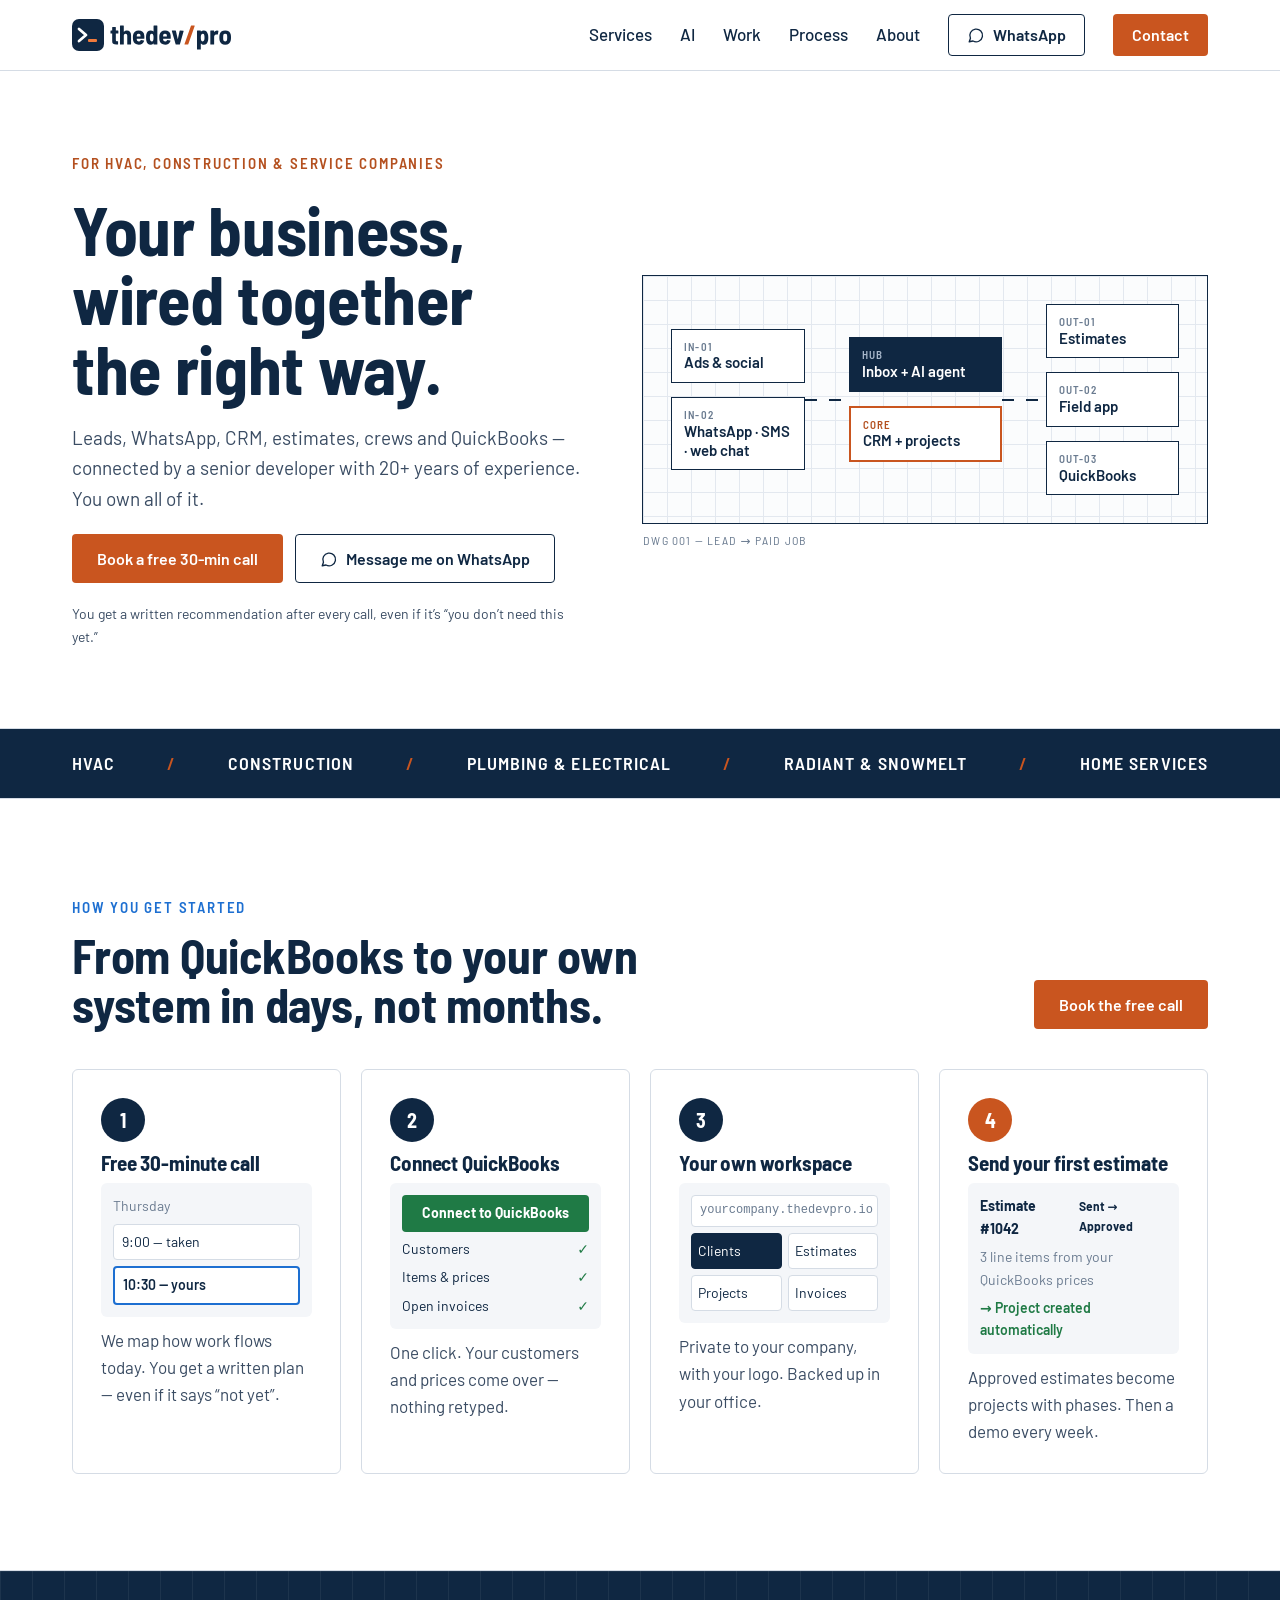
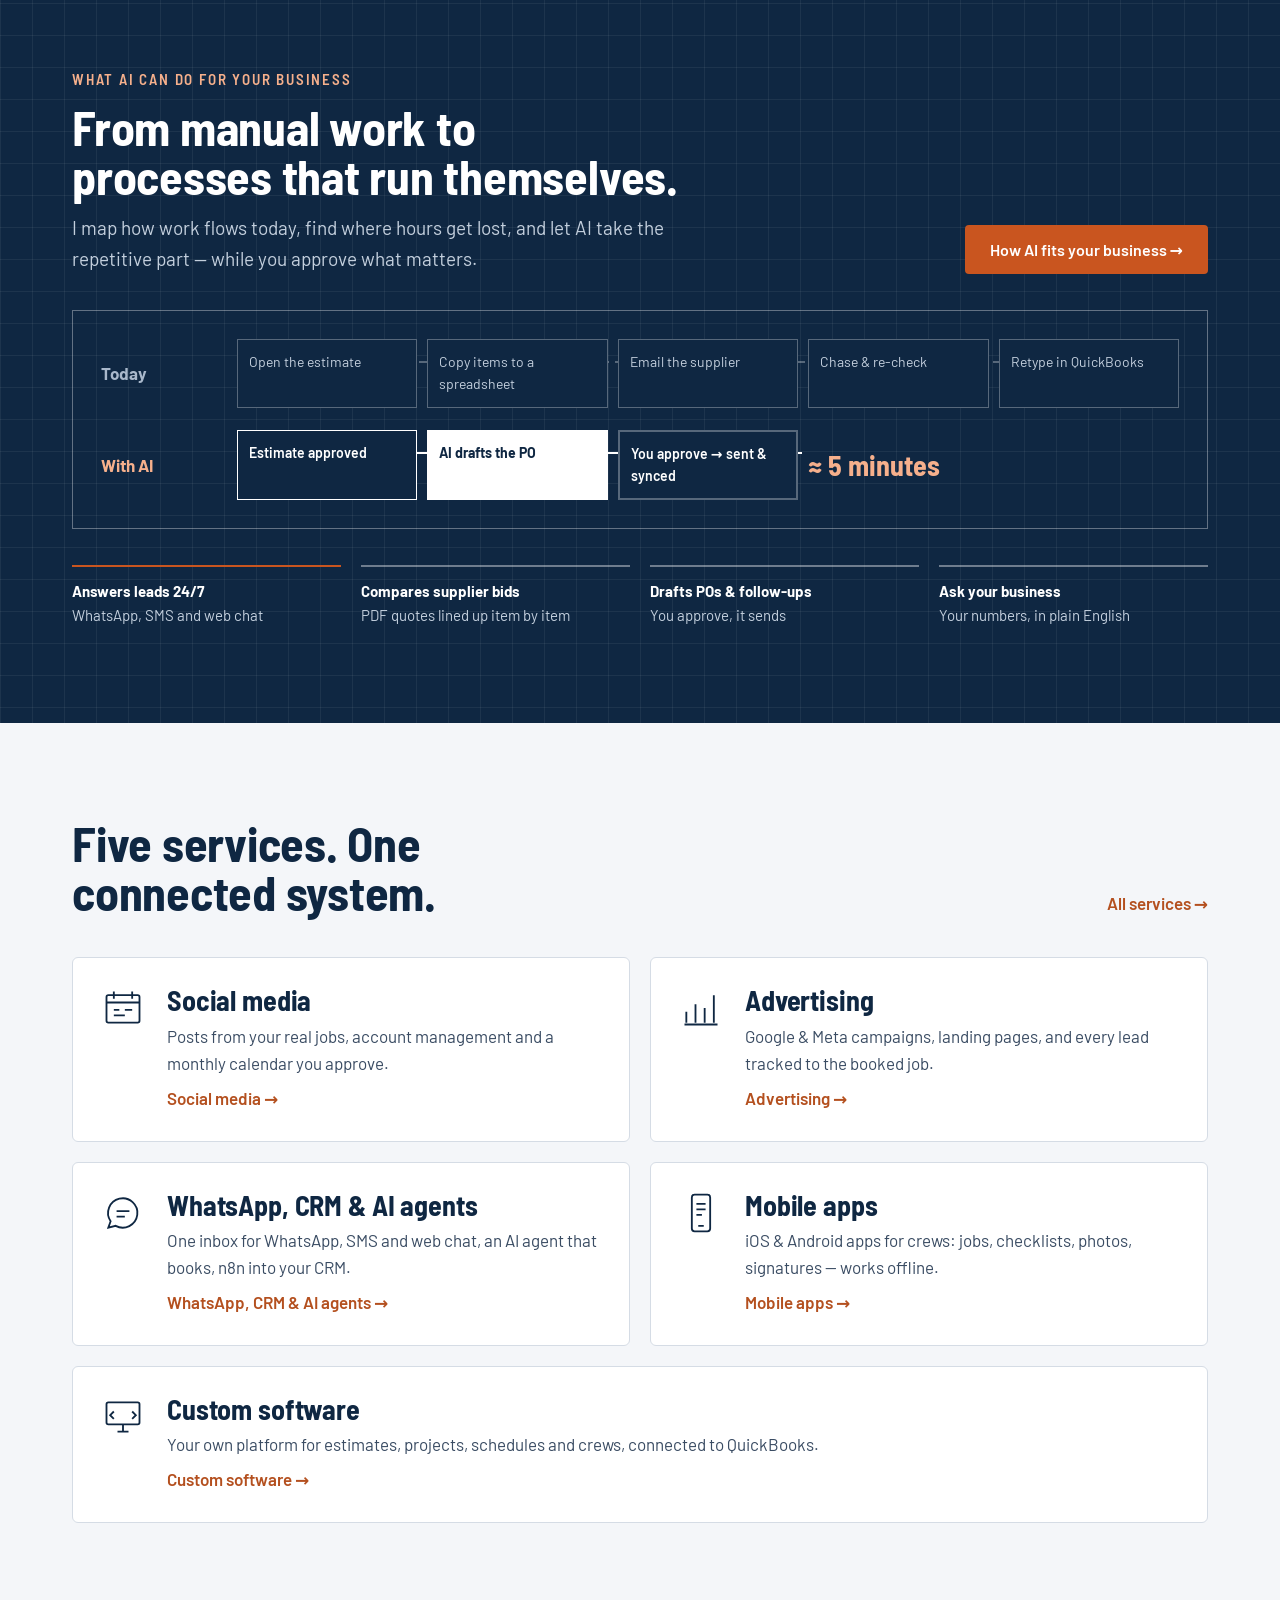
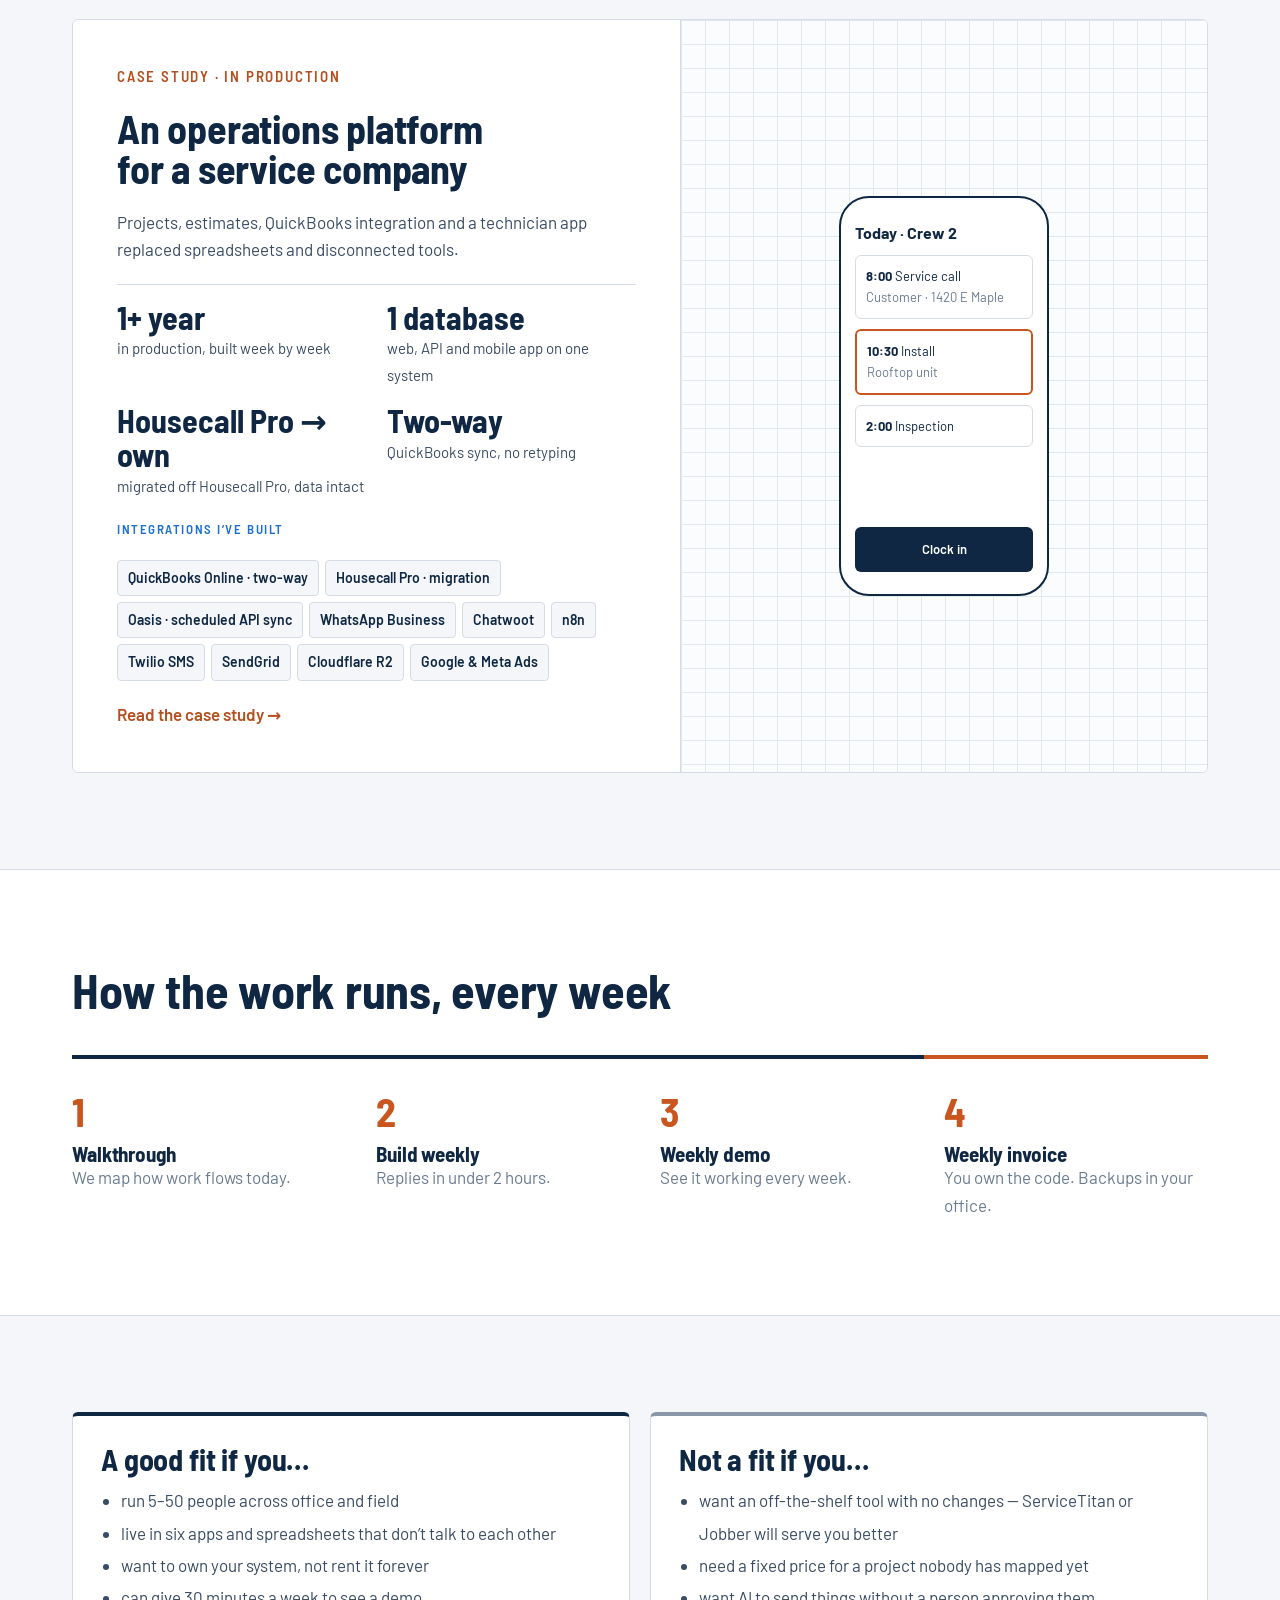
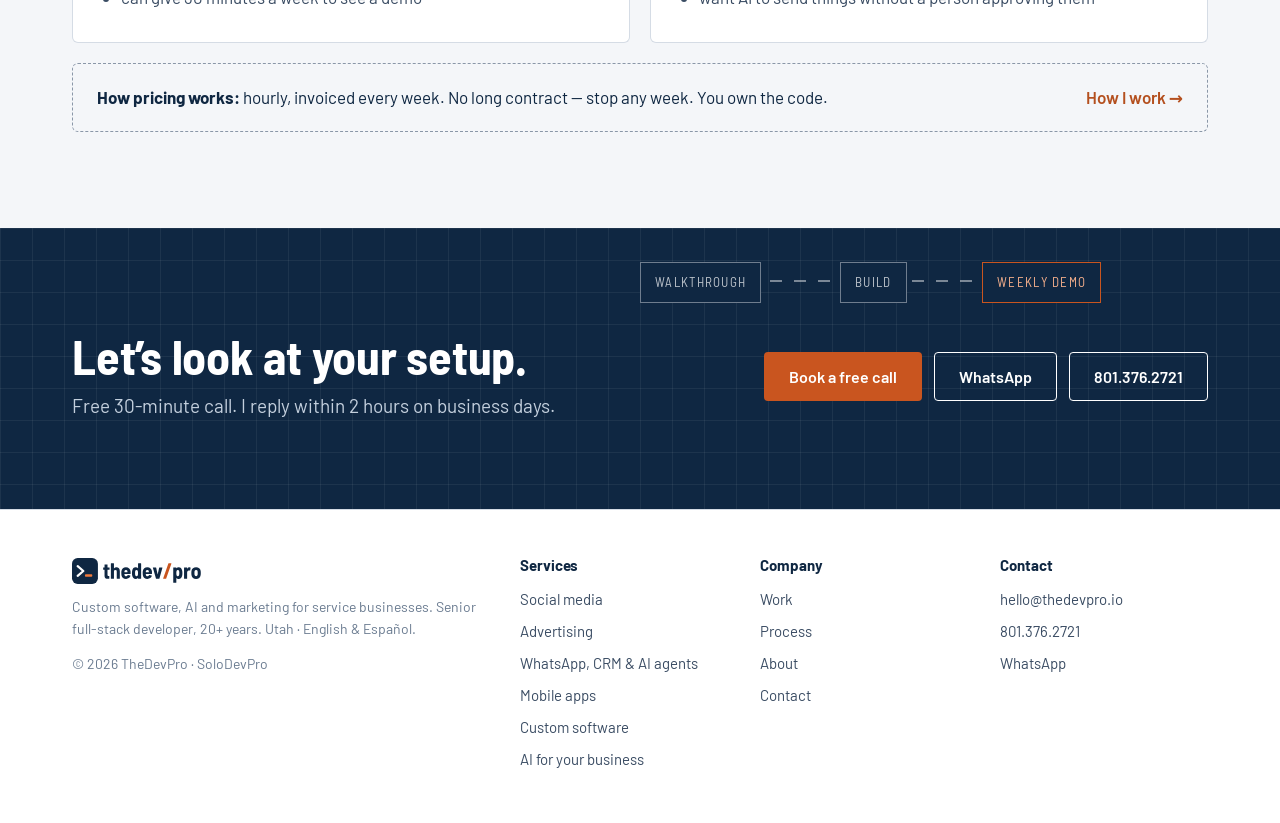
==== commit f16212ca: "Brand: new >_ logo (J), favicon set, OG image, brand kit in assets/brand Co-Authored-By: Claude Opus" ====
--- a/index.html
+++ b/index.html
@@ -17,7 +17,9 @@
 <meta property="og:image:height" content="630">
 <meta name="twitter:card" content="summary_large_image">
 <meta name="theme-color" content="#0F2742">
-<link rel="icon" href="/favicon.png" type="image/png">
+<link rel="icon" href="/favicon.ico" sizes="any">
+<link rel="icon" href="/favicon.svg" type="image/svg+xml">
+<link rel="apple-touch-icon" href="/apple-touch-icon.png">
 <link rel="preconnect" href="https://fonts.googleapis.com">
 <link rel="preconnect" href="https://fonts.gstatic.com" crossorigin>
 <link href="https://fonts.googleapis.com/css2?family=Barlow:wght@400;500;600;700&family=Barlow+Semi+Condensed:wght@600;700&display=swap" rel="stylesheet">
@@ -28,7 +30,7 @@
 <a class="skip" href="#main">Skip to content</a>
 <header class="site-header">
 <div class="wrap">
-<a class="logo" href="/" aria-label="TheDevPro home"><img src="/assets/img/logo.png" alt="TheDevPro" width="163" height="30"></a>
+<a class="logo" href="/" aria-label="TheDevPro home"><svg xmlns="http://www.w3.org/2000/svg" viewBox="0 0 321 64" class="logo-svg" aria-hidden="true" focusable="false"><g><rect width="64" height="64" rx="14" fill="#0F2742"/><path d="M14 20 L28 32 L14 44" fill="none" stroke="#FFFFFF" stroke-width="5.5" stroke-linecap="round" stroke-linejoin="round"/><rect class="blink" x="32" y="40" width="18" height="6" rx="2" fill="#F07A3C"/></g><g transform="translate(-4 0)"><path d="M96.092 28.968H91.934Q91.664 28.968 91.664 29.238V41.388Q91.664 43.062 92.339 43.791Q93.014 44.52 94.418 44.466H95.498Q95.768 44.466 95.957 44.655Q96.146 44.844 96.146 45.114V50.352Q96.146 51.0 95.498 51.0Q94.58 51.054 92.798 51.054Q88.532 51.054 86.453 49.650000000000006Q84.374 48.246 84.374 44.358V29.238Q84.374 28.968 84.104 28.968H81.62Q81.35 28.968 81.161 28.779Q80.972 28.59 80.972 28.32V23.892Q80.972 23.622 81.161 23.433Q81.35 23.244 81.62 23.244H84.104Q84.374 23.244 84.374 22.974V16.764000000000003Q84.374 16.494 84.56299999999999 16.305Q84.752 16.116 85.022 16.116H91.016Q91.286 16.116 91.475 16.305Q91.664 16.494 91.664 16.764000000000003V22.974Q91.664 23.244 91.934 23.244H96.092Q96.362 23.244 96.55099999999999 23.433Q96.74 23.622 96.74 23.892V28.32Q96.74 28.59 96.55099999999999 28.779Q96.362 28.968 96.092 28.968Z" fill="#0F2742"/><path d="M122.12 32.316V50.352Q122.12 50.622 121.931 50.811Q121.74199999999999 51.0 121.472 51.0H115.154Q114.884 51.0 114.695 50.811Q114.506 50.622 114.506 50.352V33.396Q114.506 31.506 113.588 30.426000000000002Q112.67 29.346 111.104 29.346Q109.484 29.346 108.53899999999999 30.453Q107.594 31.56 107.594 33.45V50.352Q107.594 50.622 107.405 50.811Q107.216 51.0 106.946 51.0H100.628Q100.358 51.0 100.16900000000001 50.811Q99.98 50.622 99.98 50.352V13.847999999999999Q99.98 13.578000000000003 100.16900000000001 13.389000000000003Q100.358 13.200000000000003 100.628 13.200000000000003H106.946Q107.216 13.200000000000003 107.405 13.389000000000003Q107.594 13.578000000000003 107.594 13.847999999999999V25.404Q107.594 25.566 107.702 25.593Q107.81 25.62 107.972 25.404Q109.916 22.812 113.696 22.812Q117.638 22.812 119.879 25.323Q122.12 27.834 122.12 32.316Z" fill="#0F2742"/><path d="M148.742 36.852000000000004 148.688 38.958Q148.688 39.606 148.04 39.606H133.73Q133.46 39.606 133.46 39.876Q133.568 41.118 133.676 41.712Q133.946 43.224000000000004 134.999 44.088Q136.052 44.952 137.618 44.952Q140.264 44.897999999999996 141.29 42.522Q141.56 41.982 142.1 42.09L147.824 43.224000000000004Q148.472 43.386 148.256 44.034Q147.06799999999998 47.598 144.341 49.515Q141.614 51.432 137.618 51.432Q132.812 51.432 129.977 49.245000000000005Q127.142 47.058 126.278 42.954Q125.792 40.74 125.792 36.204Q125.792 33.612 126.116 31.830000000000002Q126.71 27.726 129.68 25.269Q132.65 22.812 137.186 22.812Q142.1 22.812 145.178 25.593Q148.256 28.374 148.57999999999998 32.91Q148.742 34.692 148.742 36.852000000000004ZM133.62199999999999 32.586Q133.46 33.558 133.46 34.638000000000005Q133.46 34.908 133.73 34.908H140.75Q141.02 34.908 141.02 34.638000000000005Q141.02 33.558 140.858 32.586Q140.642 31.128 139.67000000000002 30.237000000000002Q138.698 29.346 137.24 29.346Q135.782 29.346 134.837 30.21Q133.892 31.074 133.62199999999999 32.586Z" fill="#0F2742"/><path d="M167.75 13.200000000000003H174.068Q174.338 13.200000000000003 174.527 13.389000000000003Q174.716 13.578000000000003 174.716 13.847999999999999V50.352Q174.716 50.622 174.527 50.811Q174.338 51.0 174.068 51.0H167.75Q167.48000000000002 51.0 167.291 50.811Q167.102 50.622 167.102 50.352V49.164Q167.102 49.002 166.994 48.948Q166.886 48.894 166.77800000000002 49.056Q164.78 51.432 161.054 51.432Q154.466 51.432 152.576 42.846000000000004Q152.036 40.146 152.036 36.852000000000004Q152.036 33.936 152.522 31.182Q154.196 22.812 161.162 22.812Q163.052 22.812 164.402 23.325000000000003Q165.752 23.838 166.77800000000002 25.080000000000002Q166.886 25.242 166.994 25.188000000000002Q167.102 25.134 167.102 24.972V13.847999999999999Q167.102 13.578000000000003 167.291 13.389000000000003Q167.48000000000002 13.200000000000003 167.75 13.200000000000003ZM167.048 37.068Q167.048 34.206 166.616 32.316Q165.91400000000002 29.346 163.43 29.346Q162.18800000000002 29.346 161.37800000000001 30.102Q160.568 30.858 160.19 32.262Q159.704 33.828 159.704 37.068Q159.704 40.146 160.082 41.712Q160.784 44.897999999999996 163.43 44.897999999999996Q165.86 44.897999999999996 166.67000000000002 41.766Q167.048 40.2 167.048 37.068Z" fill="#0F2742"/><path d="M201.5 36.852000000000004 201.446 38.958Q201.446 39.606 200.798 39.606H186.488Q186.218 39.606 186.218 39.876Q186.326 41.118 186.434 41.712Q186.704 43.224000000000004 187.757 44.088Q188.81 44.952 190.376 44.952Q193.022 44.897999999999996 194.048 42.522Q194.31799999999998 41.982 194.858 42.09L200.582 43.224000000000004Q201.23 43.386 201.014 44.034Q199.826 47.598 197.099 49.515Q194.37199999999999 51.432 190.376 51.432Q185.57 51.432 182.735 49.245000000000005Q179.9 47.058 179.036 42.954Q178.54999999999998 40.74 178.54999999999998 36.204Q178.54999999999998 33.612 178.874 31.830000000000002Q179.468 27.726 182.438 25.269Q185.408 22.812 189.944 22.812Q194.858 22.812 197.936 25.593Q201.014 28.374 201.338 32.91Q201.5 34.692 201.5 36.852000000000004ZM186.38 32.586Q186.218 33.558 186.218 34.638000000000005Q186.218 34.908 186.488 34.908H193.50799999999998Q193.778 34.908 193.778 34.638000000000005Q193.778 33.558 193.61599999999999 32.586Q193.4 31.128 192.428 30.237000000000002Q191.456 29.346 189.998 29.346Q188.54 29.346 187.595 30.21Q186.65 31.074 186.38 32.586Z" fill="#0F2742"/><path d="M211.274 50.46 203.714 23.892 203.66 23.676000000000002Q203.66 23.19 204.254 23.19H211.166Q211.76 23.19 211.868 23.784L215.378 39.93Q215.432 40.146 215.54 40.146Q215.648 40.146 215.702 39.93L219.158 23.784Q219.266 23.19 219.85999999999999 23.19L226.772 23.298000000000002Q227.474 23.298000000000002 227.31199999999998 24.0L219.85999999999999 50.46Q219.69799999999998 51.0 219.10399999999998 51.0H212.02999999999997Q211.43599999999998 51.0 211.274 50.46Z" fill="#0F2742"/><path d="M229.03999999999996 50.244 241.94599999999997 13.740000000000002Q242.10799999999998 13.200000000000003 242.64799999999997 13.200000000000003H248.85799999999998Q249.182 13.200000000000003 249.344 13.389000000000003Q249.50599999999997 13.578000000000003 249.39799999999997 13.956000000000003L236.546 50.46Q236.384 51.0 235.84399999999997 51.0H229.57999999999998Q229.25599999999997 51.0 229.094 50.811Q228.932 50.622 229.03999999999996 50.244Z" fill="#C9551F"/><path d="M276.614 37.391999999999996Q276.614 40.74 276.128 43.008Q275.318 47.112 273.18499999999995 49.272000000000006Q271.05199999999996 51.432 267.488 51.432Q265.652 51.432 264.302 50.919Q262.952 50.406 261.926 49.218Q261.818 49.056 261.71 49.11Q261.602 49.164 261.602 49.326V60.396Q261.602 60.666 261.413 60.855Q261.224 61.044 260.954 61.044H254.636Q254.36599999999999 61.044 254.17699999999996 60.855Q253.98799999999997 60.666 253.98799999999997 60.396V23.892Q253.98799999999997 23.622 254.17699999999996 23.433Q254.36599999999999 23.244 254.636 23.244H260.954Q261.224 23.244 261.413 23.433Q261.602 23.622 261.602 23.892V24.972Q261.602 25.134 261.71 25.188000000000002Q261.818 25.242 261.926 25.134Q263.924 22.812 267.65 22.812Q274.18399999999997 22.812 276.07399999999996 31.344Q276.614 33.774 276.614 37.391999999999996ZM269.0 37.122Q269.0 34.367999999999995 268.568 32.478Q268.24399999999997 31.02 267.407 30.183Q266.57 29.346 265.21999999999997 29.346Q262.736 29.346 262.034 32.478Q261.602 34.044 261.602 37.122Q261.602 40.038 262.034 41.928Q262.736 44.897999999999996 265.21999999999997 44.897999999999996Q267.65 44.897999999999996 268.514 41.982Q269.0 40.2 269.0 37.122Z" fill="#0F2742"/><path d="M296.486 23.514Q296.918 23.784 296.81 24.378L295.72999999999996 30.588Q295.676 31.236 294.974 30.966Q294.10999999999996 30.75 293.40799999999996 30.75Q292.76 30.75 292.00399999999996 30.912Q290.438 31.128 289.35799999999995 32.424Q288.27799999999996 33.72 288.27799999999996 35.556V50.352Q288.27799999999996 50.622 288.08899999999994 50.811Q287.9 51.0 287.63 51.0H281.31199999999995Q281.042 51.0 280.85299999999995 50.811Q280.664 50.622 280.664 50.352V23.892Q280.664 23.622 280.85299999999995 23.433Q281.042 23.244 281.31199999999995 23.244H287.63Q287.9 23.244 288.08899999999994 23.433Q288.27799999999996 23.622 288.27799999999996 23.892V26.052Q288.27799999999996 26.268 288.359 26.295Q288.44 26.322 288.548 26.16Q290.438 22.866 293.84 22.866Q295.298 22.866 296.486 23.514Z" fill="#0F2742"/><path d="M299.132 42.63Q298.7 40.146 298.7 37.068Q298.7 33.936 299.132 31.506Q299.726 27.51 302.723 25.161Q305.72 22.812 310.418 22.812Q315.062 22.812 318.005 25.161Q320.948 27.51 321.596 31.506Q322.028 33.936 322.028 37.068Q322.028 40.092 321.596 42.576Q321.002 46.734 318.05899999999997 49.083Q315.116 51.432 310.418 51.432Q305.72 51.432 302.723 49.083Q299.726 46.734 299.132 42.63ZM314.144 41.496Q314.414 39.228 314.414 37.068Q314.414 34.854 314.144 32.694Q313.874 31.128 312.875 30.237000000000002Q311.876 29.346 310.364 29.346Q308.906 29.346 307.90700000000004 30.237000000000002Q306.908 31.128 306.638 32.694Q306.368 34.314 306.368 37.068Q306.368 39.768 306.584 41.496Q306.908 43.062 307.93399999999997 43.98Q308.96 44.897999999999996 310.418 44.897999999999996Q311.822 44.897999999999996 312.821 43.98Q313.82 43.062 314.144 41.496Z" fill="#0F2742"/></g></svg></a>
 <button class="nav-toggle" type="button" aria-controls="site-nav" aria-expanded="false" aria-label="Open menu"><svg width="20" height="20" viewBox="0 0 24 24" fill="none" stroke="currentColor" stroke-width="2" stroke-linecap="round" aria-hidden="true"><path d="M4 7h16M4 12h16M4 17h16"/></svg></button>
 <nav class="nav" id="site-nav" aria-label="Main">
 <div class="dropdown"><a href="/services/">Services</a><div class="dropdown-menu"><a href="/services/social-media/">Social media</a><a href="/services/advertising/">Advertising</a><a href="/services/whatsapp-crm-ai-agents/">WhatsApp, CRM & AI agents</a><a href="/services/mobile-apps/">Mobile apps</a><a href="/services/custom-software/">Custom software</a></div></div>
@@ -184,7 +186,7 @@
 <footer class="site-footer">
 <div class="wrap">
 <div class="stack" style="gap:12px">
-<img src="/assets/img/logo.png" alt="TheDevPro" width="141" height="26" style="height:26px;width:auto">
+<img src="/assets/brand/logo.svg" alt="TheDevPro" width="131" height="26" style="height:26px;width:auto;align-self:flex-start">
 <p class="muted small">Custom software, AI and marketing for service businesses. Senior full-stack developer, 20+ years. Utah · English &amp; Español.</p>
 <p class="small muted">© 2026 TheDevPro · SoloDevPro</p>
 </div>
--- a/assets/css/site.css
+++ b/assets/css/site.css
@@ -48,6 +48,9 @@
 .site-header{position:sticky;top:0;z-index:20;background:#fff;border-bottom:1px solid var(--line)}
 .site-header .wrap{display:flex;align-items:center;justify-content:space-between;gap:24px;padding-top:14px;padding-bottom:14px}
 .logo img{height:30px;width:auto}
+.logo{display:inline-flex;align-items:center}.logo-svg{height:32px;width:auto;display:block}
+@keyframes blink{50%{opacity:0}}.blink{animation:blink 1.1s steps(1) infinite}
+@media (prefers-reduced-motion:reduce){.blink{animation:none}}
 .nav{display:flex;align-items:center;gap:28px;font-weight:500}
 .nav a{text-decoration:none}
 .nav a[aria-current="page"]{color:var(--action-text)}
